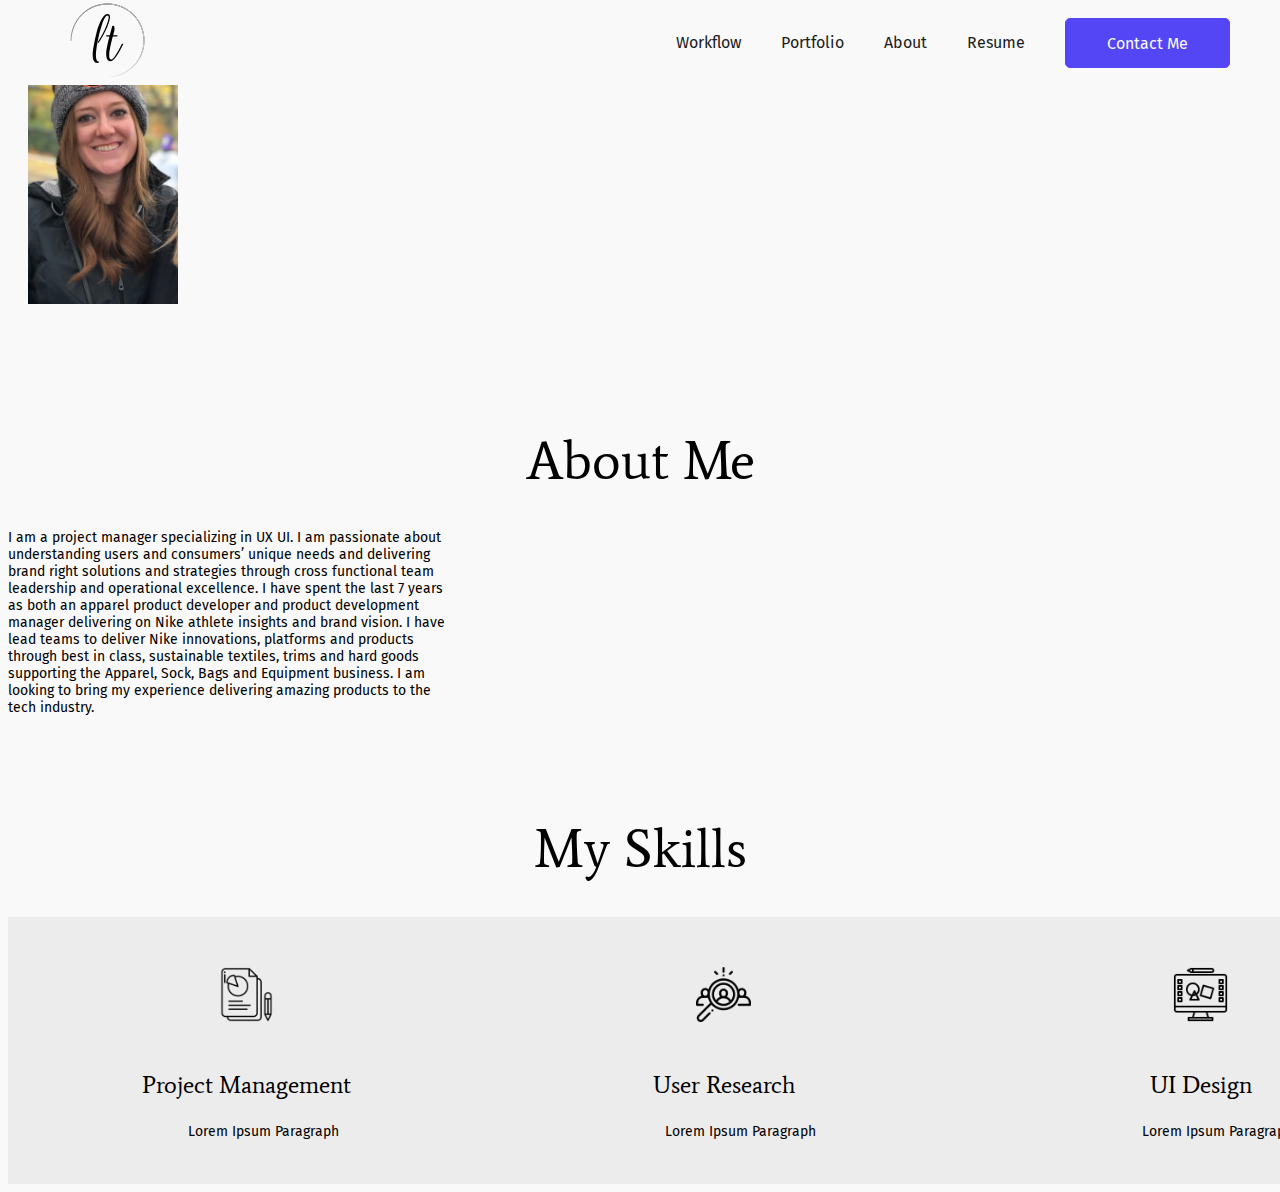
==== aboutme.html @ 4e0a2580 "lots of changes" ====
<!DOCTYPE HTML>
    <head>
        <title>Lauren Tofflemire Home Page</title>
        <link rel="stylesheet" type="text/css" href="aboutmestyle.css">
        <link href="https://fonts.googleapis.com/css2?family=Fira+Sans:wght@300;400;500;700&family=Montserrat:wght@100;300;400;500;700&display=swap" rel="stylesheet">
        <link href="https://fonts.googleapis.com/css2?family=Average&display=swap" rel="stylesheet">
    </head>
<body class="body">
    <header class="navigation">
        <div class="logo">
            <img src="images/logo1.svg">
        </div>
        <div class="rightNav">
                <a href="workflow">Workflow</a>
                <a href="portfolio">Portfolio</a>
                <a href="about">About</a>
                <a href="resume">Resume</a>
        </div>
        <button class= "contactme"><a href="mailto:lauren.tofflemire@gmail.com">Contact Me</a></button> 
    </header>

    <section class="aboutMe">
        <div class="aboutGrid">
            <div class="laurenInfo">
                <img src="images/IMG_0044.jpeg" alt="Lauren Tofflemire" width="150">
            </div>
            <div class="laurenInfo">
                <h1>About Me</h1>
                <p>I am a project manager specializing in UX UI. 

                    I am passionate about understanding users and consumers’ unique needs and delivering brand right solutions and strategies through cross functional team leadership and operational excellence.
                    
                    I have spent the last 7 years as both an apparel product developer and product development manager delivering on Nike athlete insights and brand vision. I have lead teams to deliver Nike innovations, platforms and products through best in class, sustainable textiles, trims and hard goods supporting the Apparel, Sock, Bags and Equipment business.
                    
                    I am looking to bring my experience delivering amazing products to the tech industry.</p>
            </div>
        </div>
    </section>
    
    <!--  My UX Skills section coded using CSS flex -->
    <section class="mySkills">
        <h1>My Skills</h1>
        <div class="flexContainer">
            <div class="skillBaby">
                <img src="images/projectmanagement.png" alt="Project Management Icon" width="55" height="55">
                <h3>Project Management</h3>
                <p>Lorem Ipsum Paragraph</p>
            </div>
            <div class="skillBaby">
                <img src="images/userresearch.png" alt="User Research" width="55" height="55">
                <h3>User Research</h3>
                <p>Lorem Ipsum Paragraph</p>
            </div>
            <div class="skillBaby">
                <img src="images/graphic-design.png" alt="UI Design" width="55" height="55">
                <h3>UI Design</h3>
                <p>Lorem Ipsum Paragraph</p>
            </div>
        </div>
    </section>


    </body>
---- aboutmestyle.css ----
.body {
    background-color: #F9F9F9;
}

.navigation {
    display: flex;
    background-color: #F9F9F9;
    height: 85px;
    align-items: center;
    top: 0;
    left: 0;
    position: fixed;
    width: 100%;
}

.logo {
    width: 50%;
    background-repeat: no-repeat;
    background-position: left;
    align-items:flex-start;
    margin-left: 50px;
    opacity: 100%;
}

.rightNav {
    display: flex;
    width: 50%;
    font-family: 'Fira Sans', sans-serif;
    justify-content: flex-end;
    align-items: center;
}

.rightNav a {
    text-decoration: none;
    color: #1C1C1C;
    font-size: 16px;
    margin-right: 40px;
}

.rightNav a:hover {
    color: #5446F4;
}

.contactme {
    background-color: #5446F4;
    width: 197px;
    height: 50px;
    justify-content: center;
    align-items: center;
    border-radius: 5px;
    margin-right: 50px;
    opacity: 100%;
}

.contactme:hover {
    background-color: #493DD0;
}

.contactme a {
    color: #F9F9F9;
    justify-content: center;
    text-decoration: none;
    font-size: 16px;
    font-family: 'Fira Sans', sans-serif;
}

h1 {
    font-family: 'Average', serif;
    font-size: 54px;
    text-align: center;
    font-weight: normal;
    font-style: normal;
    margin-top: 100px;

}

.flexContainer {
    display: flex;
    align-content: center;
    justify-content: ;
}

.skillBaby {
    width: 33%;
    padding: 30px;
    text-align: center;
    background-color: #EDECEC;
}

h3 {
    font-family: 'Average', serif;
    font-size: 24px;
    font-weight: normal;

}

.workGrid {
    display: grid;
    grid-template-columns: 50% 50%;
    align-items: center;
    justify-items: center;
}

h4 {
    font-size: 18px;
    font-family: 'Fira Sans', sans-serif;
    font-weight: bold;
    font-style: normal;
    margin: 0px;
}

p {
    font-size: 14px;
    font-family: 'Fira Sans', sans-serif;
    font-style: normal; 
    width: 450px;
}

.rabbits {
    background-color: #EDECEC;
    border-radius: 20px;
    text-align: left;
    padding-left: 25px;
    padding-right: 25px;
    padding-bottom: 25px;
    align-items: center;
}

button {
    padding: 15px 20px 16px;
    border-radius: 5px;
    border: 1px solid #5446F4;
    font-size: 16px;
    font-family: 'Fira Sans', sans-serif;
    color: #5446F4;
}

.taskmonster {
    background-color: #EDECEC;
    border-radius: 20px;
    text-align: left;
    padding-left: 25px;
    padding-right: 25px;
    padding-bottom: 25px;
    align-items: center;
}

img {
    padding: 20px;
    text-align: center;
}
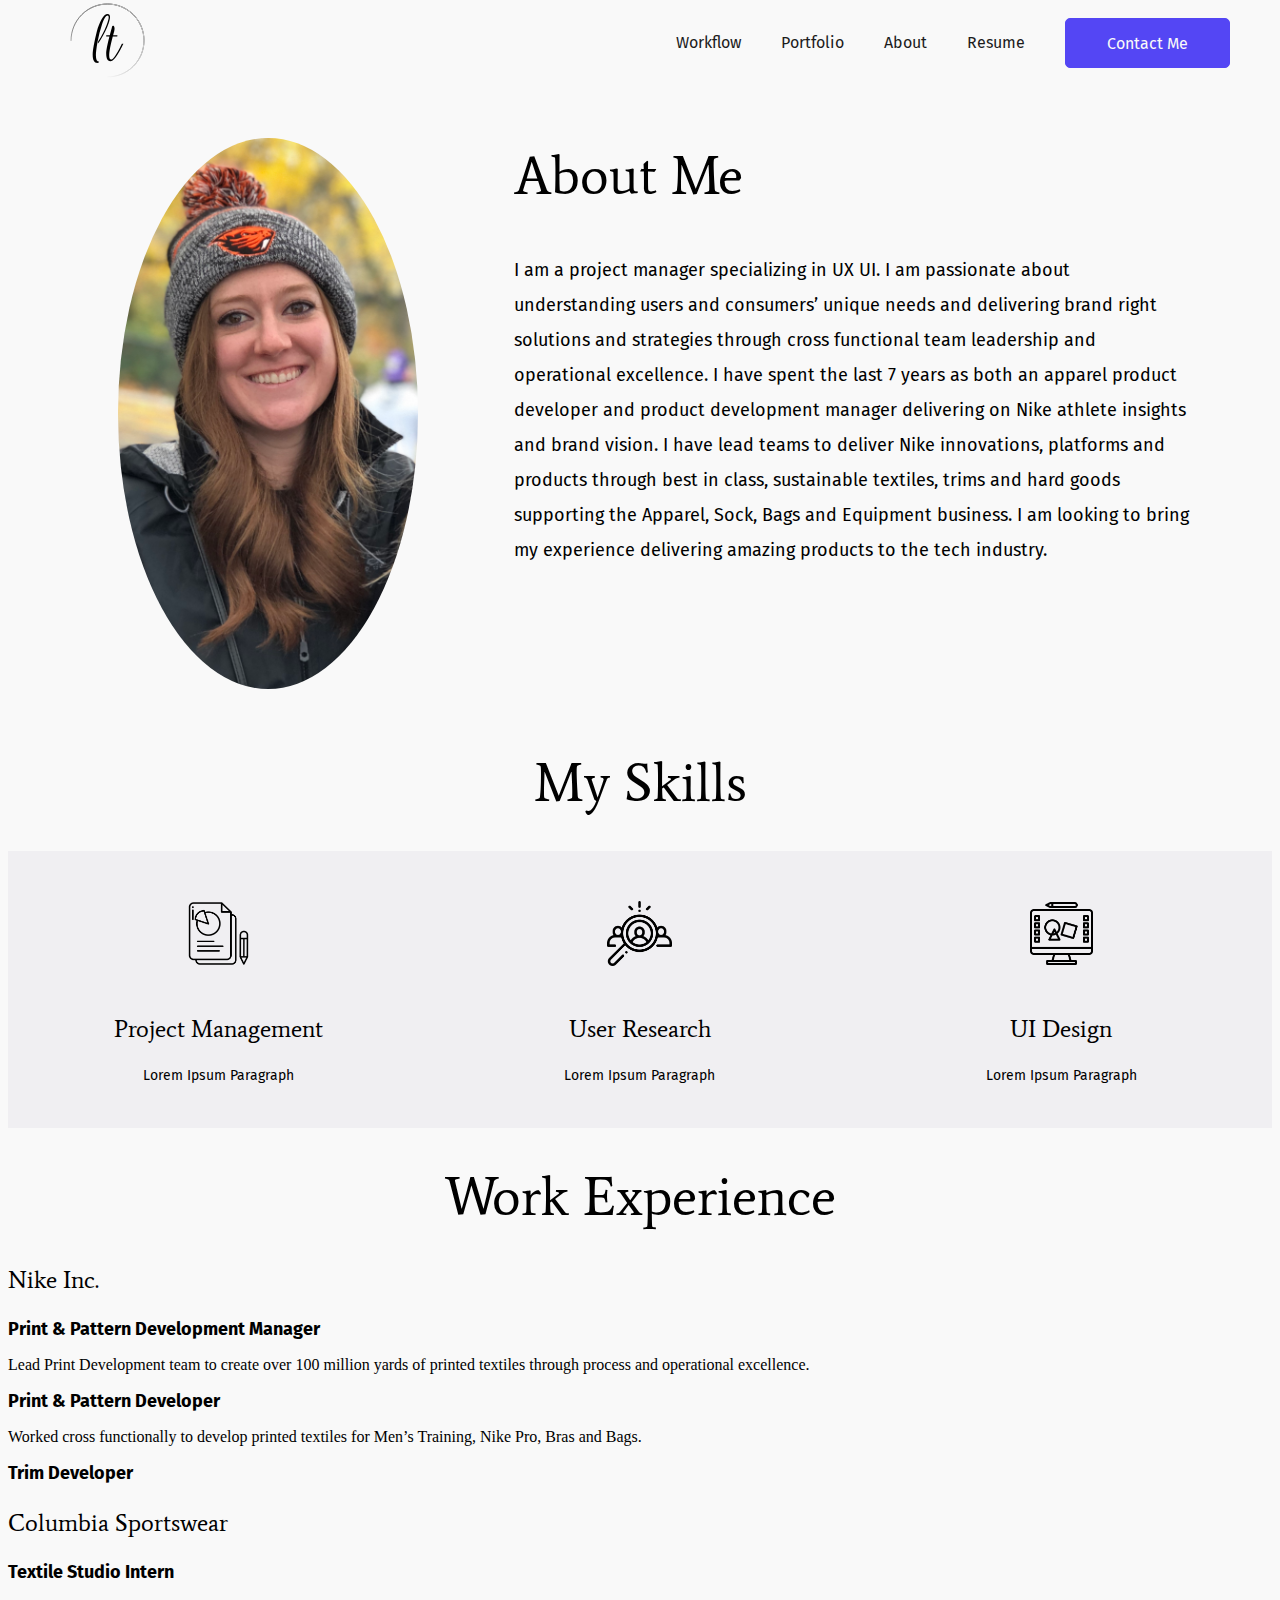
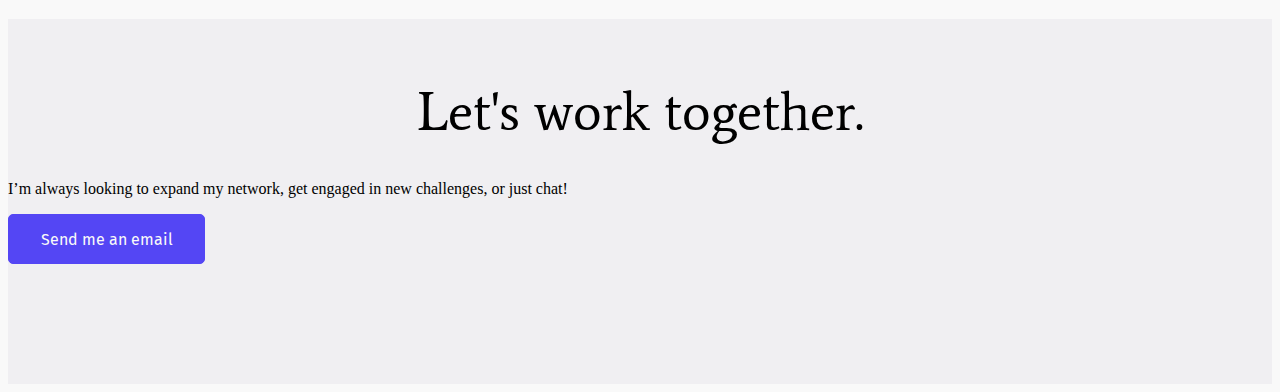
==== commit e71fc791: "more changes" ====
--- a/aboutme.html
+++ b/aboutme.html
@@ -19,13 +19,14 @@
         <button class= "contactme"><a href="mailto:lauren.tofflemire@gmail.com">Contact Me</a></button> 
     </header>
 
+        <!--  about me section -->
     <section class="aboutMe">
         <div class="aboutGrid">
             <div class="laurenInfo">
-                <img src="images/IMG_0044.jpeg" alt="Lauren Tofflemire" width="150">
+                <img class="laurenImage" src="images/IMG_0044.jpeg" alt="Lauren Tofflemire" width="300">
             </div>
             <div class="laurenInfo">
-                <h1>About Me</h1>
+                <h2>About Me</h2>
                 <p>I am a project manager specializing in UX UI. 
 
                     I am passionate about understanding users and consumers’ unique needs and delivering brand right solutions and strategies through cross functional team leadership and operational excellence.
@@ -42,23 +43,58 @@
         <h1>My Skills</h1>
         <div class="flexContainer">
             <div class="skillBaby">
-                <img src="images/projectmanagement.png" alt="Project Management Icon" width="55" height="55">
+                <img src="images/projectmanagement.png" alt="Project Management Icon" width="65" height="65">
                 <h3>Project Management</h3>
                 <p>Lorem Ipsum Paragraph</p>
             </div>
             <div class="skillBaby">
-                <img src="images/userresearch.png" alt="User Research" width="55" height="55">
+                <img src="images/userresearch.png" alt="User Research" width="65" height="65">
                 <h3>User Research</h3>
                 <p>Lorem Ipsum Paragraph</p>
             </div>
             <div class="skillBaby">
-                <img src="images/graphic-design.png" alt="UI Design" width="55" height="55">
+                <img src="images/graphic-design.png" alt="UI Design" width="65" height="65">
                 <h3>UI Design</h3>
                 <p>Lorem Ipsum Paragraph</p>
             </div>
         </div>
     </section>
 
+        <!--  Work Experience section coded using CSS flex -->
+    <section class="workExperience">
+        <h1>Work Experience</h1>
+        <div class="workContainer">
+            <div class="jobDescrip">
+                <h3>Nike Inc.</h3>
+                <p></p>
+                <h4>Print & Pattern Development Manager</h4>
+                <p>Lead Print Development team to create over 100 million yards of printed textiles through process and operational excellence.</p>
+            </div>
+            <div class="jobDescrip">
+                <h4>Print & Pattern Developer</h4>
+                <p>Worked cross functionally to develop printed textiles for Men’s Training, Nike Pro, Bras and Bags. </p>
+            </div>
+            <div class="jobDescrip">
+                <h4>Trim Developer</h4>
+                <p></p>
+            </div>
+            <div class="jobDescrip">
+                <h3>Columbia Sportswear</h3>
+                <h4>Textile Studio Intern</h4>
+                <p></p>
+            </div>
+        </div>
+    </section>
+
+        <!--  Contact Me section coded using CSS flex -->
+    <section class="workTogether">
+        <div class="workContact">
+            <h1>Let's work together.</h1>
+            <p>I’m always looking to expand my network, get engaged in new challenges, or just chat!</p>
+            <button class="emailMe">Send me an email</button>
+        </div>
+    </section>
+
 
     </body>
     --- a/aboutmestyle.css
+++ b/aboutmestyle.css
@@ -72,21 +72,35 @@
     text-align: center;
     font-weight: normal;
     font-style: normal;
-    margin-top: 100px;
 
+}
+
+.aboutGrid {
+    display: grid;
+    grid-template-columns: 40% 60%;
+    grid-template-rows: 25% 75%;
+    margin-top: 90px;
 }
 
 .flexContainer {
     display: flex;
     align-content: center;
-    justify-content: ;
+    justify-content: center;
 }
 
 .skillBaby {
     width: 33%;
     padding: 30px;
     text-align: center;
-    background-color: #EDECEC;
+    background-color: #F0EFF2;
+}
+
+.skillBaby p {
+    font-size: 14px;
+    font-family: 'Fira Sans', sans-serif;
+    font-style: normal; 
+    justify-content: center;
+    align-content: center;
 }
 
 h3 {
@@ -111,23 +125,6 @@
     margin: 0px;
 }
 
-p {
-    font-size: 14px;
-    font-family: 'Fira Sans', sans-serif;
-    font-style: normal; 
-    width: 450px;
-}
-
-.rabbits {
-    background-color: #EDECEC;
-    border-radius: 20px;
-    text-align: left;
-    padding-left: 25px;
-    padding-right: 25px;
-    padding-bottom: 25px;
-    align-items: center;
-}
-
 button {
     padding: 15px 20px 16px;
     border-radius: 5px;
@@ -137,19 +134,63 @@
     color: #5446F4;
 }
 
-.taskmonster {
-    background-color: #EDECEC;
-    border-radius: 20px;
-    text-align: left;
-    padding-left: 25px;
-    padding-right: 25px;
-    padding-bottom: 25px;
-    align-items: center;
-}
 
 img {
     padding: 20px;
     text-align: center;
 }
 
+.laurenImage {
+    border-radius: 100%;
+    margin-left: 90px;
+    margin-top: 20px;
 
+}
+
+.laurenInfo p {
+    font-size: 18px;
+    font-family: 'Fira Sans', sans-serif;
+    font-style: normal; 
+    line-height: 35px;
+    margin-right: 90px;
+    width: 680px;
+}
+
+h2 {
+    font-family: 'Average', serif;
+    font-size: 54px;
+    text-align: left;
+    font-weight: normal;
+    font-style: normal;
+
+}
+
+.aboutMe {
+    justify-content: center;
+    align-content: center;
+}
+
+.workTogether {
+    background-color: #F0EFF2;
+    height: 365px;
+}
+
+.emailMe {
+    background-color: #5446F4;
+    width: 197px;
+    height: 50px;
+    justify-content: center;
+    align-items: center;
+    border-radius: 5px;
+    margin-right: 50px;
+    color: #F9F9F9;
+    justify-content: center;
+    text-decoration: none;
+    font-size: 16px;
+    font-family: 'Fira Sans', sans-serif;
+}
+
+.workContact h1 {
+    padding-top: 60px;
+    text-align: center;
+}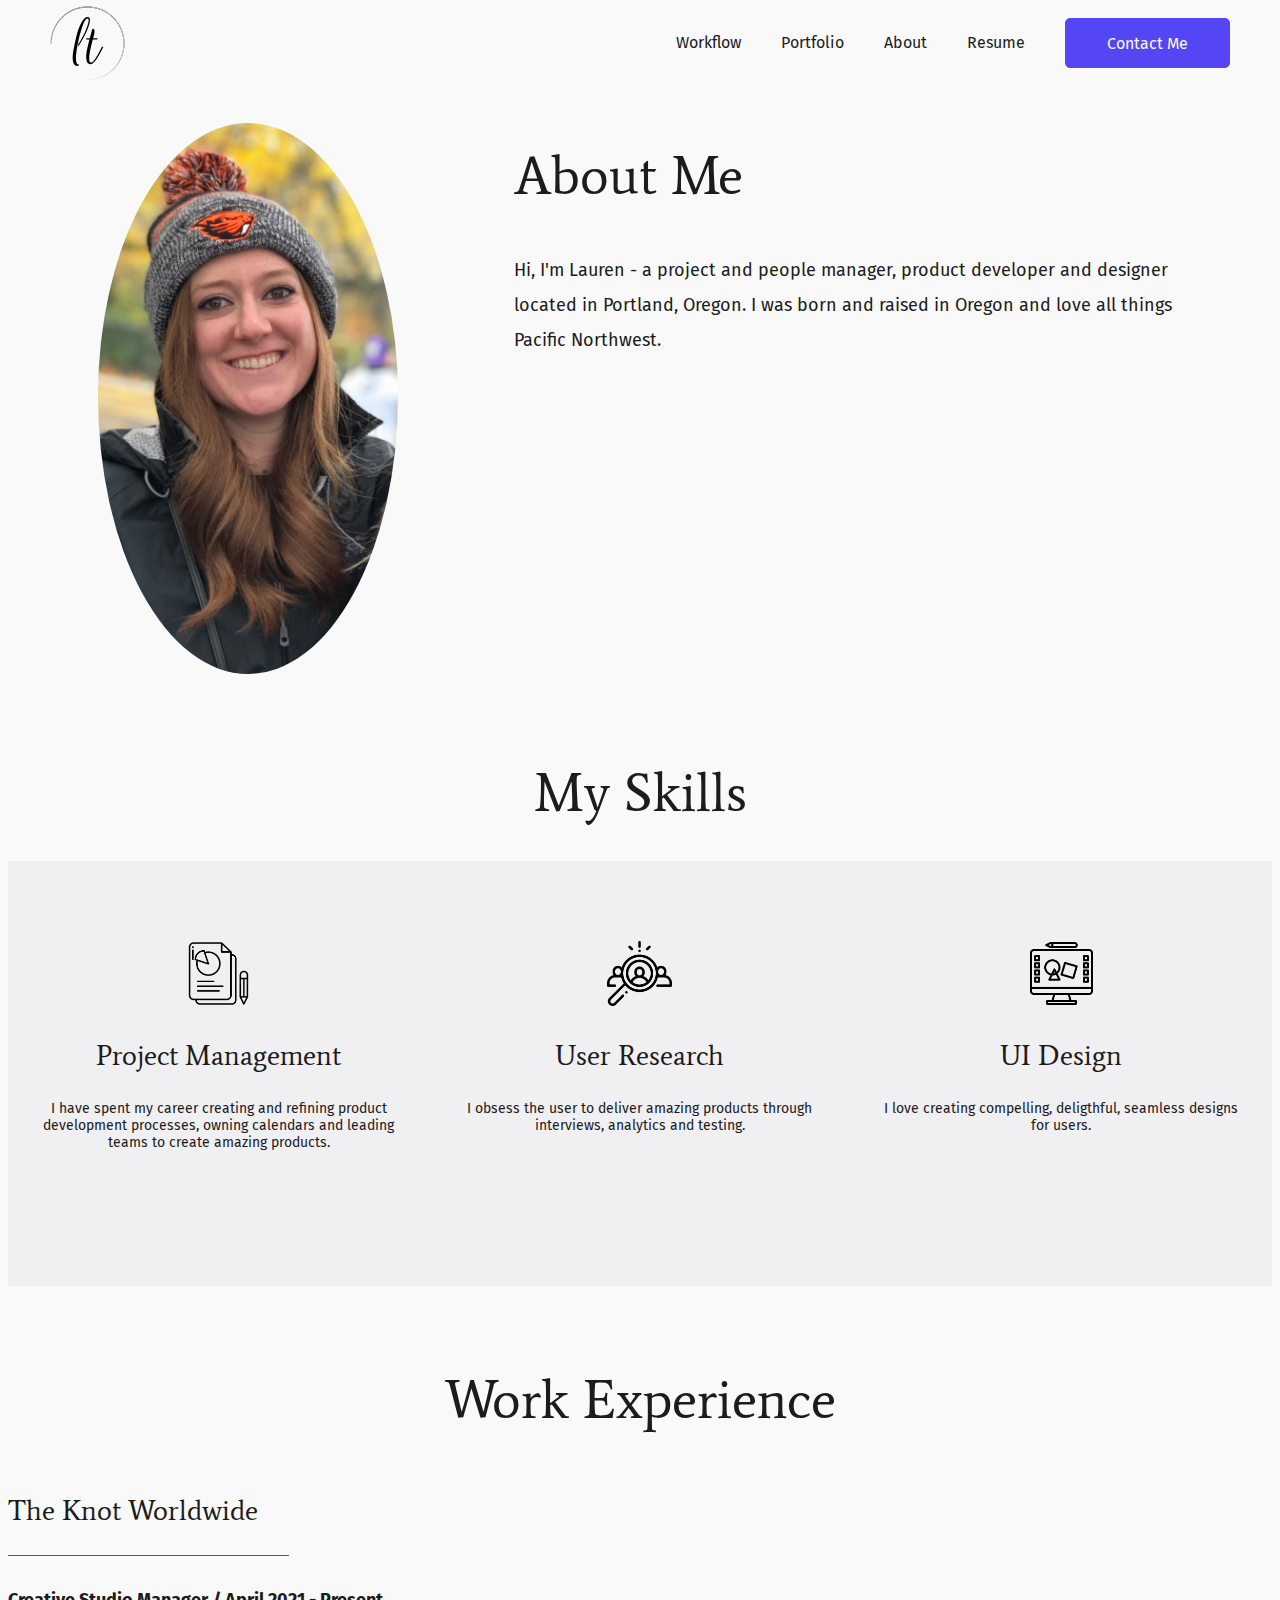
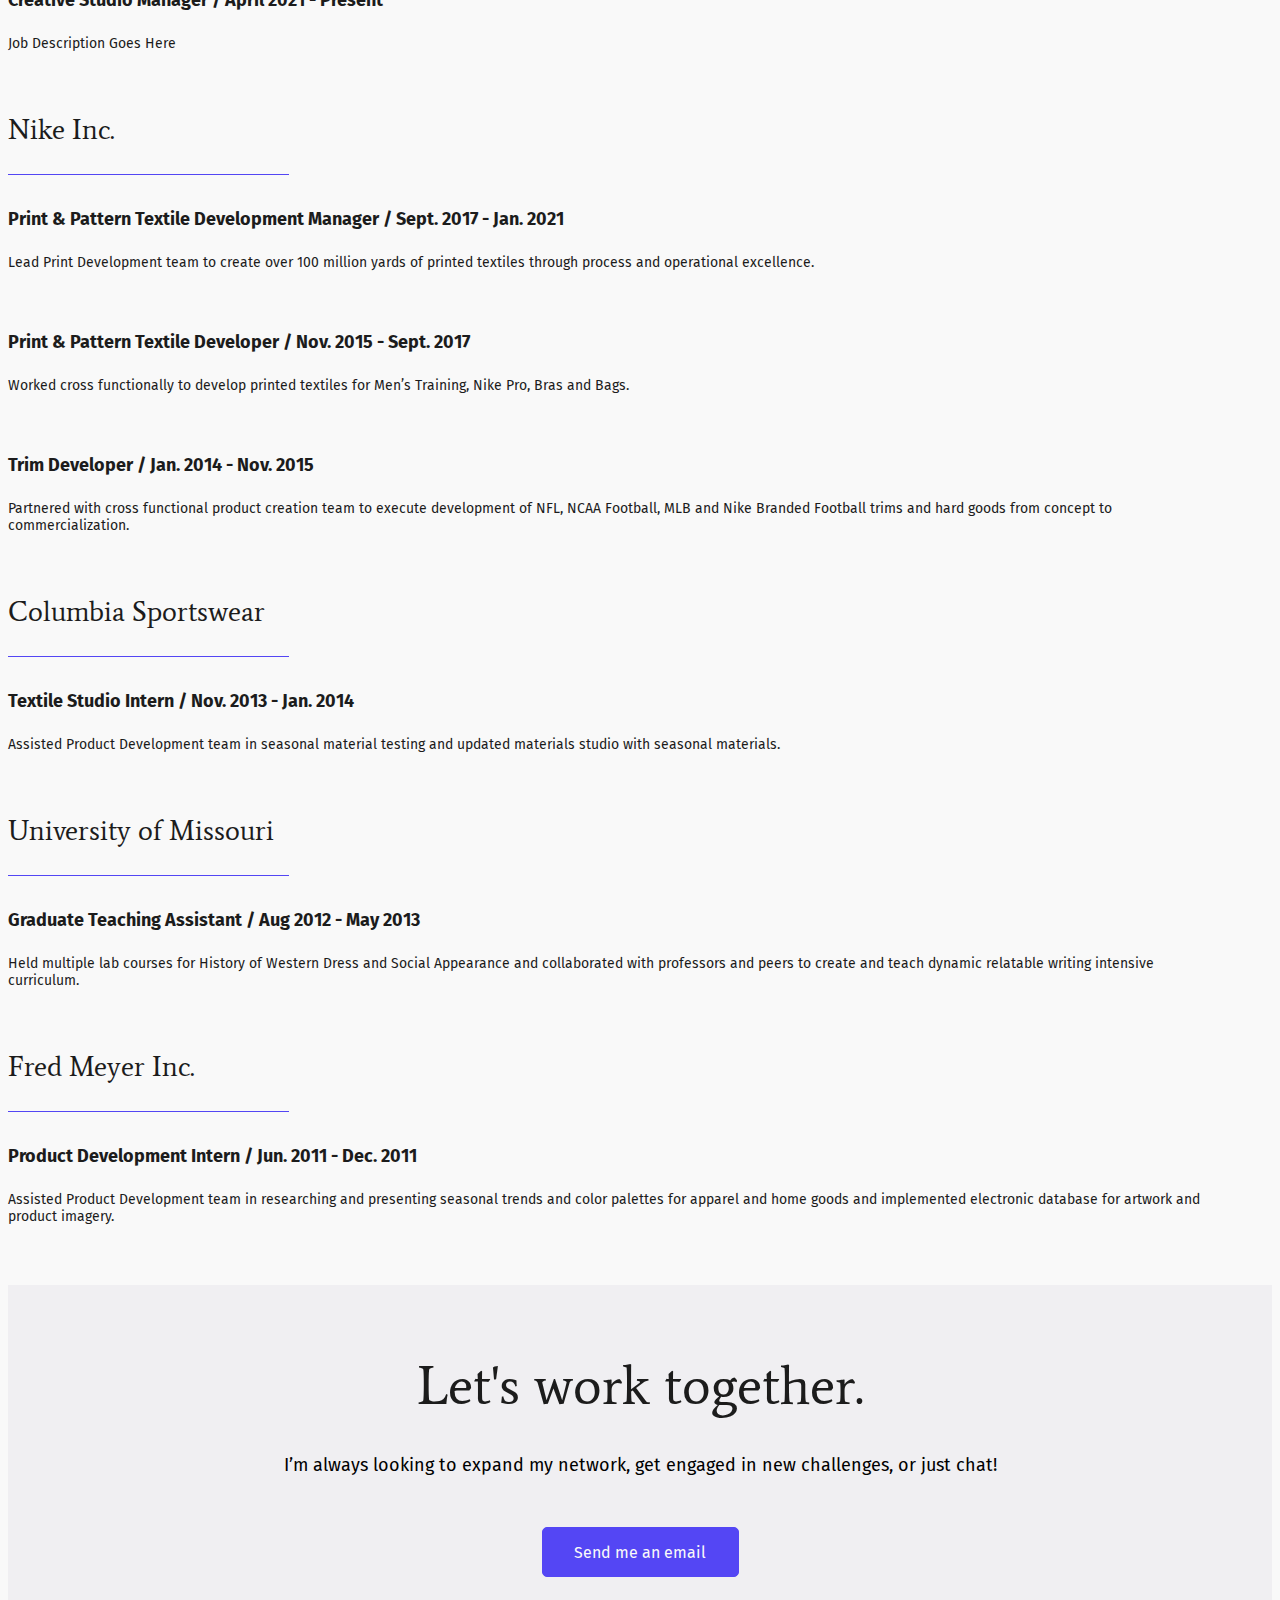
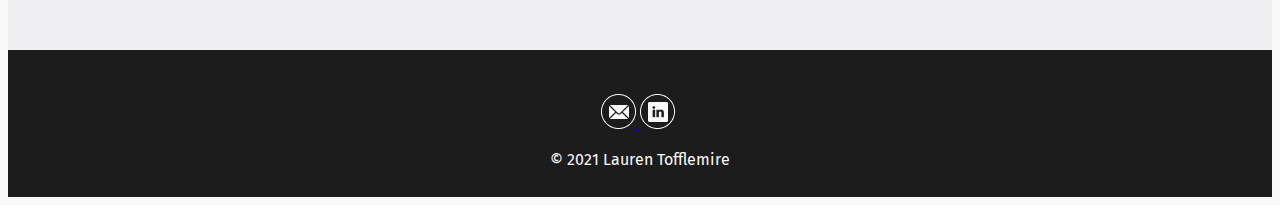
==== commit 73c052e2: "code updates" ====
--- a/aboutme.html
+++ b/aboutme.html
@@ -8,11 +8,13 @@
 <body class="body">
     <header class="navigation">
         <div class="logo">
-            <img src="images/logo1.svg">
+            <a href="index.html">
+                <img src="images/logo1.svg">
+            </a>
         </div>
         <div class="rightNav">
                 <a href="workflow">Workflow</a>
-                <a href="portfolio">Portfolio</a>
+                <a href="mywork.html">Portfolio</a>
                 <a href="about">About</a>
                 <a href="resume">Resume</a>
         </div>
@@ -27,13 +29,10 @@
             </div>
             <div class="laurenInfo">
                 <h2>About Me</h2>
-                <p>I am a project manager specializing in UX UI. 
-
-                    I am passionate about understanding users and consumers’ unique needs and delivering brand right solutions and strategies through cross functional team leadership and operational excellence.
-                    
-                    I have spent the last 7 years as both an apparel product developer and product development manager delivering on Nike athlete insights and brand vision. I have lead teams to deliver Nike innovations, platforms and products through best in class, sustainable textiles, trims and hard goods supporting the Apparel, Sock, Bags and Equipment business.
-                    
-                    I am looking to bring my experience delivering amazing products to the tech industry.</p>
+                <p>Hi, I'm Lauren - a project and people manager, product developer and designer located in Portland, Oregon. 
+                
+                    I was born and raised in Oregon and love all things Pacific Northwest. 
+                </p>
             </div>
         </div>
     </section>
@@ -45,17 +44,17 @@
             <div class="skillBaby">
                 <img src="images/projectmanagement.png" alt="Project Management Icon" width="65" height="65">
                 <h3>Project Management</h3>
-                <p>Lorem Ipsum Paragraph</p>
+                <p>I have spent my career creating and refining product development processes, owning calendars and leading teams to create amazing products.</p>
             </div>
             <div class="skillBaby">
                 <img src="images/userresearch.png" alt="User Research" width="65" height="65">
                 <h3>User Research</h3>
-                <p>Lorem Ipsum Paragraph</p>
+                <p>I obsess the user to deliver amazing products through interviews, analytics and testing.</p>
             </div>
             <div class="skillBaby">
                 <img src="images/graphic-design.png" alt="UI Design" width="65" height="65">
                 <h3>UI Design</h3>
-                <p>Lorem Ipsum Paragraph</p>
+                <p>I love creating compelling, deligthful, seamless designs for users.</p>
             </div>
         </div>
     </section>
@@ -65,23 +64,42 @@
         <h1>Work Experience</h1>
         <div class="workContainer">
             <div class="jobDescrip">
+                <h3>The Knot Worldwide</h3>
+                <hr>
+                <h4>Creative Studio Manager / April 2021 - Present</h4>
+                <p>Job Description Goes Here</p>
+            </div>
+            <div class="jobDescrip">
                 <h3>Nike Inc.</h3>
-                <p></p>
-                <h4>Print & Pattern Development Manager</h4>
+                <hr>
+                <h4>Print & Pattern Textile Development Manager / Sept. 2017 - Jan. 2021</h4>
                 <p>Lead Print Development team to create over 100 million yards of printed textiles through process and operational excellence.</p>
             </div>
             <div class="jobDescrip">
-                <h4>Print & Pattern Developer</h4>
+                <h4>Print & Pattern Textile Developer / Nov. 2015 - Sept. 2017</h4>
                 <p>Worked cross functionally to develop printed textiles for Men’s Training, Nike Pro, Bras and Bags. </p>
             </div>
             <div class="jobDescrip">
-                <h4>Trim Developer</h4>
-                <p></p>
+                <h4>Trim Developer / Jan. 2014 - Nov. 2015</h4>
+                <p>Partnered with cross functional product creation team to execute development of NFL, NCAA Football, MLB and Nike Branded Football trims and hard goods from concept to commercialization.</p>
             </div>
             <div class="jobDescrip">
                 <h3>Columbia Sportswear</h3>
-                <h4>Textile Studio Intern</h4>
-                <p></p>
+                <hr>
+                <h4>Textile Studio Intern / Nov. 2013 - Jan. 2014</h4>
+                <p>Assisted Product Development team in seasonal material testing and updated materials studio with seasonal materials.</p>
+            </div>
+            <div class="jobDescrip">
+                <h3>University of Missouri</h3>
+                <hr>
+                <h4>Graduate Teaching Assistant / Aug 2012 - May 2013</h4>
+                <p>Held multiple lab courses for History of Western Dress and Social Appearance and collaborated with professors and peers to create and teach dynamic relatable writing intensive curriculum.</p>
+            </div>
+            <div class="jobDescrip">
+                <h3>Fred Meyer Inc.</h3>
+                <hr>
+                <h4>Product Development Intern / Jun. 2011 - Dec. 2011</h4>
+                <p>Assisted Product Development team in researching and presenting seasonal trends and color palettes for apparel and home goods and implemented electronic database for artwork and product imagery.</p>
             </div>
         </div>
     </section>
@@ -91,10 +109,24 @@
         <div class="workContact">
             <h1>Let's work together.</h1>
             <p>I’m always looking to expand my network, get engaged in new challenges, or just chat!</p>
-            <button class="emailMe">Send me an email</button>
+            <button class="emailMe"><a href="mailto:lauren.tofflemire@gmail.com">Send me an email</a></button>
         </div>
     </section>
 
+     <!-- Footer elements here -->
+     <div class="footer">
+        <div class="icons">
+            <a href="mailto:lauren.tofflemire@gmail.com">
+                <img alt="Email Icon" src="images/email link.png"
+                width="35" height="35">
+            </a>
+            <a href="https://www.linkedin.com/in/lauren-tofflemire-7a8a6067/">
+                <img alt="LinkedIn Icon" src="images/linkedin.png"
+                width="35" height="35">
+            </a>
+        </div>
+        <p class="footertext">© 2021 Lauren Tofflemire</p>
+    </div>
 
     </body>
     --- a/aboutmestyle.css
+++ b/aboutmestyle.css
@@ -72,6 +72,8 @@
     text-align: center;
     font-weight: normal;
     font-style: normal;
+    padding-top: 45px;
+    color: #1C1C1C;
 
 }
 
@@ -93,6 +95,7 @@
     padding: 30px;
     text-align: center;
     background-color: #F0EFF2;
+    height: 365px;
 }
 
 .skillBaby p {
@@ -101,12 +104,18 @@
     font-style: normal; 
     justify-content: center;
     align-content: center;
+    color: #1C1C1C;
+}
+
+.skillBaby img {
+    padding-top: 50px;
 }
 
 h3 {
     font-family: 'Average', serif;
-    font-size: 24px;
-    font-weight: normal;
+    font-size: 28px;
+    font-weight: normal;
+    color: #1C1C1C;
 
 }
 
@@ -122,7 +131,8 @@
     font-family: 'Fira Sans', sans-serif;
     font-weight: bold;
     font-style: normal;
-    margin: 0px;
+    margin-top: 33px;
+    color: #1C1C1C;
 }
 
 button {
@@ -136,7 +146,7 @@
 
 
 img {
-    padding: 20px;
+    padding-top: 5px;
     text-align: center;
 }
 
@@ -154,6 +164,7 @@
     line-height: 35px;
     margin-right: 90px;
     width: 680px;
+    color: #1C1C1C;
 }
 
 h2 {
@@ -162,35 +173,103 @@
     text-align: left;
     font-weight: normal;
     font-style: normal;
+    color: #1C1C1C;
 
 }
 
 .aboutMe {
     justify-content: center;
     align-content: center;
+}
+
+.workExperience h1 {
+    padding-bottom: 25px;
+}
+
+.jobDescrip {
+    margin-bottom: 60px;
+}
+
+.jobDescrip p {
+    font-family: 'Fira Sans', sans-serif;
+    font-size: 14px;
+    color: #1C1C1C;
+    margin-right: 50px;
 }
 
 .workTogether {
     background-color: #F0EFF2;
     height: 365px;
+    display: flex;
+    justify-content: center;
+    align-items: center;
 }
 
 .emailMe {
     background-color: #5446F4;
     width: 197px;
     height: 50px;
-    justify-content: center;
-    align-items: center;
     border-radius: 5px;
-    margin-right: 50px;
+    align-items: center;
+    margin-top: 33px;
+}
+
+.emailMe a{
     color: #F9F9F9;
-    justify-content: center;
+    font-size: 16px;
     text-decoration: none;
-    font-size: 16px;
-    font-family: 'Fira Sans', sans-serif;
+    font-family: 'Fira Sans', sans-serif; 
+}
+
+.workContact {
+    text-align: center;
+    margin-bottom: 101px;
+}
+
+.workContact p {
+    font-size: 18px;
+    font-family: 'Fira Sans', sans-serif;
+    font-style: normal; 
 }
 
 .workContact h1 {
     padding-top: 60px;
     text-align: center;
+}
+
+hr {
+    background-color: #5446F4;
+    height: 1px;
+    border: none;
+    margin-left: 0; 
+    max-width: 281px;
+}
+
+.footer {
+    display: grid;
+    grid-template-rows: 50% 50%;
+    grid-template-columns: 100%;
+    grid-template-areas:
+    "icons"
+    "footertext";
+    background-color: #1c1c1c;
+    align-items: center;
+    height: 147px;
+    width: 100%;
+    position: relative;
+}
+
+.icons {
+    text-align: center;
+    margin-top: 50px;
+    margin-right: 4px;
+}
+
+.footertext {
+    font-family: 'Fira Sans', sans-serif;
+    color: #F9F9F9;
+    font-family: 14px;
+    font-style: normal;
+    font-weight: normal;
+    text-align: center;
 }